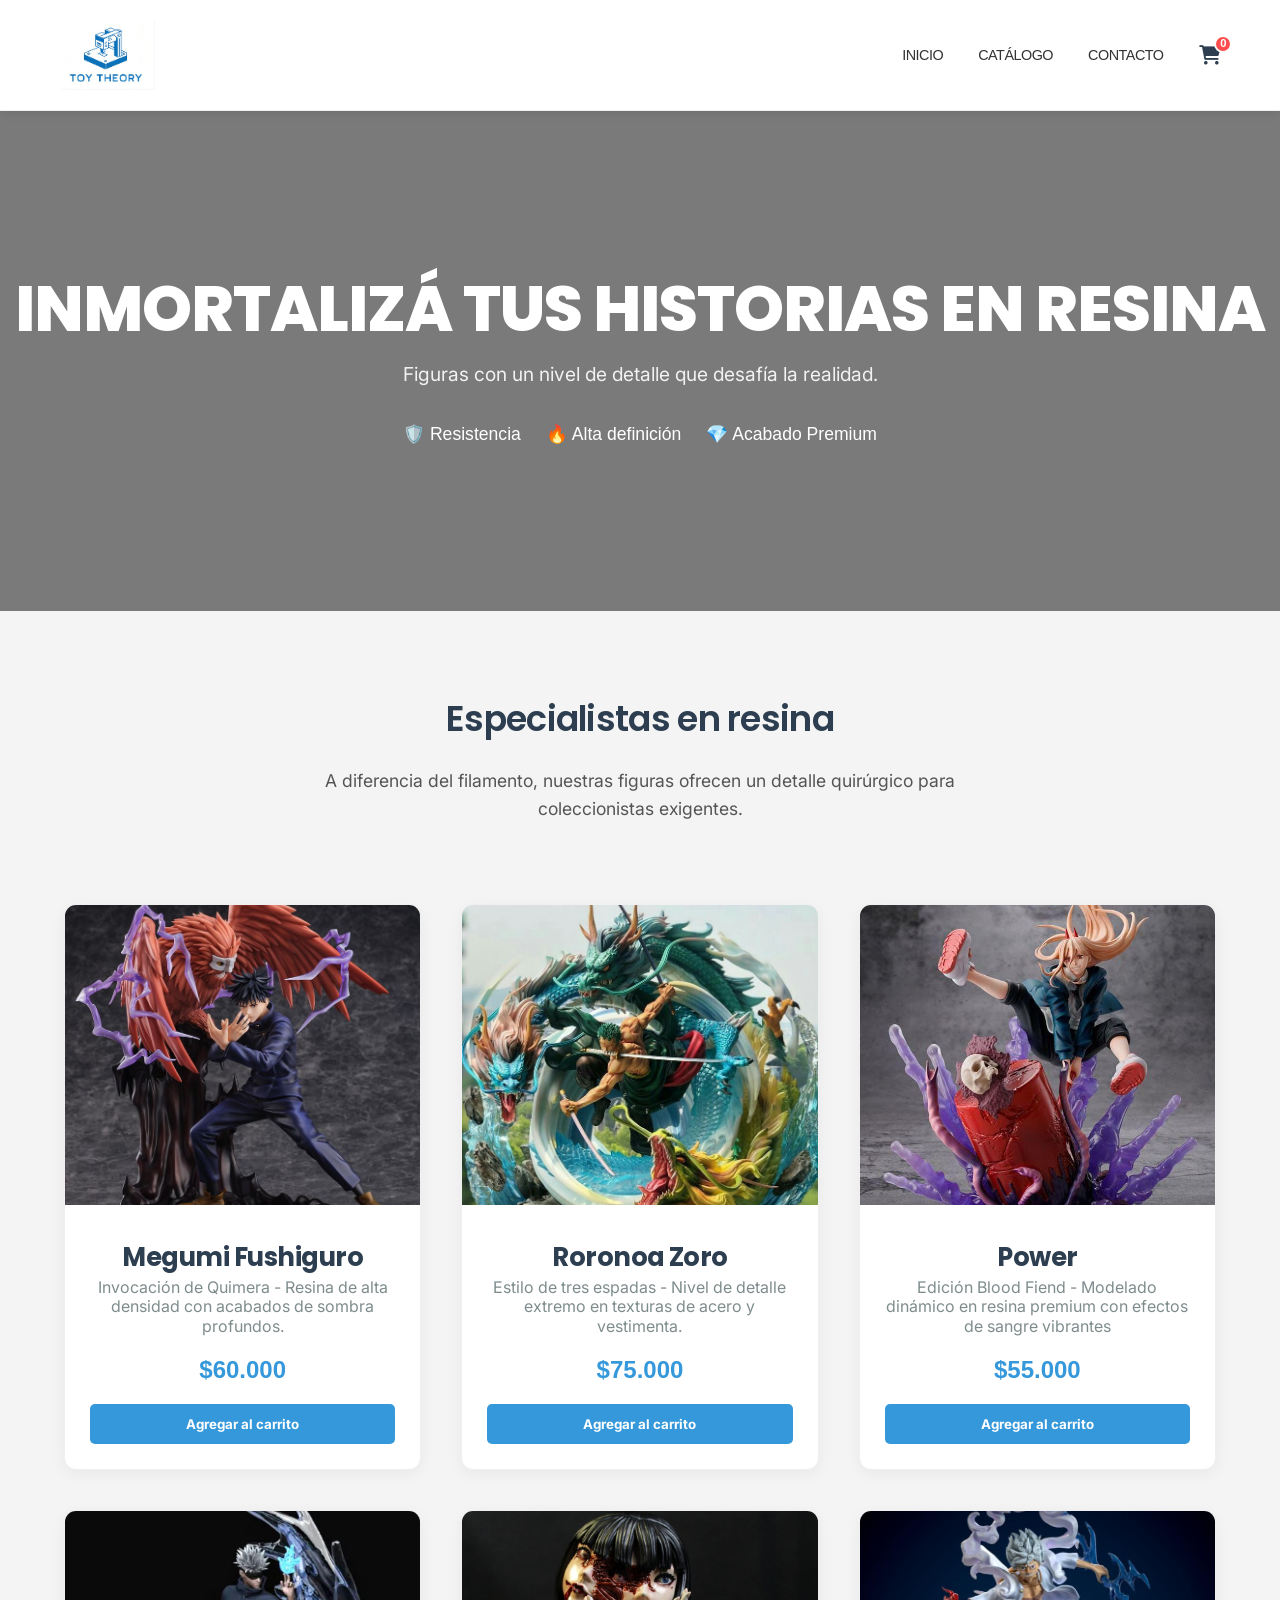
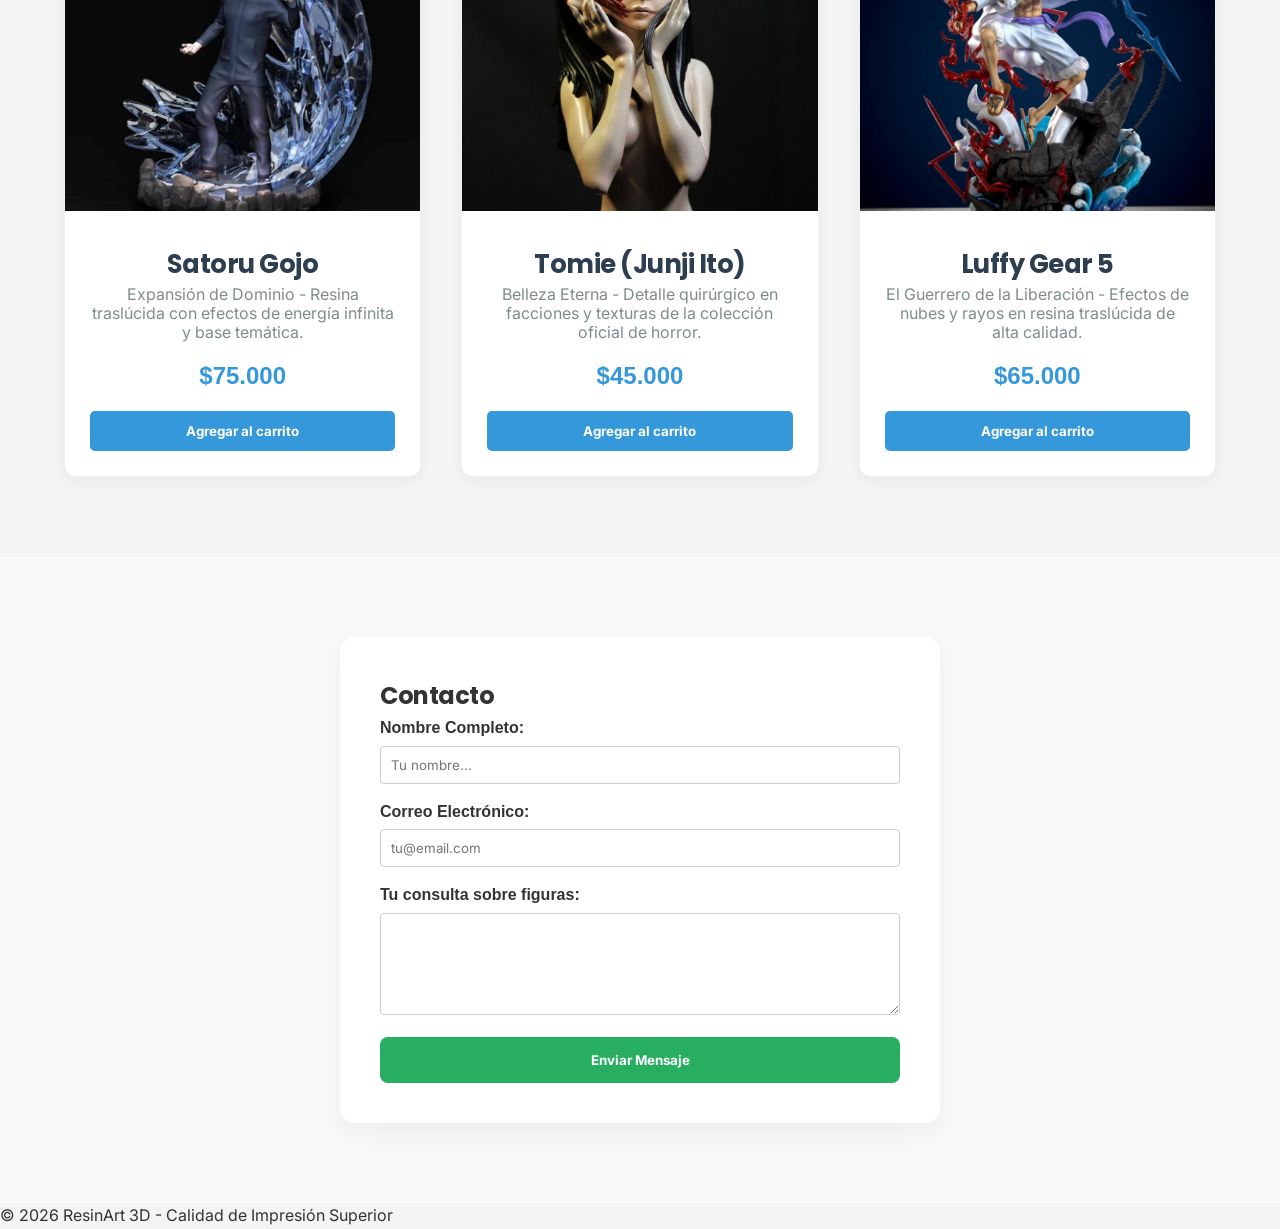
==== index.html @ c4bb7b93 "Mi primer guardado con Git" ====
<!DOCTYPE html>
<html lang="es">
<head>
    <meta charset="UTF-8">
    <meta name="viewport" content="width=device-width, initial-scale=1.0">
    <title>ResinArt 3D - Figuras de Alta Precisión</title>
    <link rel="preconnect" href="https://fonts.googleapis.com">
<link rel="preconnect" href="https://fonts.gstatic.com" crossorigin>
<link href="https://fonts.googleapis.com/css2?family=Poppins:wght@300;400;600;800&family=Inter:wght@400;500&display=swap" rel="stylesheet">
    <link rel="stylesheet" href="css/styles.css">
    <link rel="stylesheet" href="https://cdnjs.cloudflare.com/ajax/libs/font-awesome/6.0.0/css/all.min.css">
</head>
<body>

<header class="main-header">
    <div class="header-container">
        <a href="index.html" class="logo-link">
            <img src="img/logo.jpeg" alt="Toy Theory Logo" class="logo">
        </a>
        
        <nav class="main-nav">
            <ul>
                <li><a href="#inicio">Inicio</a></li>
                <li><a href="#productos">Catálogo</a></li>
                <li><a href="#contacto">Contacto</a></li>
                <li class="cart-container">
                    <a href="#" id="cart-icon">
                        <i class="fa-solid fa-cart-shopping"></i>
                        <span id="cart-count">0</span>
                    </a>
                </li>
            </ul>
        </nav>
    </div>
</header>

<section id="inicio" class="hero"> <!-- Agregué id="inicio" aquí para que el menú funcione -->
    <div class="hero-content">
       <h1>Inmortalizá tus historias en resina</h1>
       <p>Figuras con un nivel de detalle que desafía la realidad.</p>
       <div class="hero-icons">
            <span>🛡️ Resistencia</span>
            <span>🔥 Alta definición</span>
            <span>💎 Acabado Premium</span>
        </div>
    </div>
</section>
    
<main>
    <section class="intro-text">
        <h2>Especialistas en resina</h2>
        <p>A diferencia del filamento, nuestras figuras ofrecen un detalle quirúrgico para coleccionistas exigentes.</p>
    </section>

    <!-- Sección de Productos -->
    <section id="productos">
        <div class="productos-container">
            <!-- Tarjeta 1 -->
            <article class="producto-card">
                <div class="producto-img">
                    <img src="img/productos1.jpeg" alt="Figura de Resina">
                </div>
                <div class="producto-info">
                    <h3>Megumi Fushiguro</h3>
                    <p>Invocación de Quimera - Resina de alta densidad con acabados de sombra profundos.</p>
                    <span class="precio">$60.000</span>
                    <button class="btn-comprar">Agregar al carrito</button>
                </div>
            </article>

            <!-- Tarjeta 2 -->
            <article class="producto-card">
                <div class="producto-img">
                    <img src="img/productos 2.jpeg" alt="Figura de Resina">
                </div>
                <div class="producto-info">
                    <h3>Roronoa Zoro</h3>
                    <p>Estilo de tres espadas - Nivel de detalle extremo en texturas de acero y vestimenta.</p>
                    <span class="precio">$75.000</span>
                    <button class="btn-comprar">Agregar al carrito</button>
                </div>
            </article>

            <!-- Tarjeta 3 -->
            <article class="producto-card">
                <div class="producto-img">
                    <img src="img/producto3.jpeg" alt="Figura de Resina">
                </div>
                <div class="producto-info">
                    <h3>Power</h3>
                    <p>Edición Blood Fiend - Modelado dinámico en resina premium con efectos de sangre vibrantes</p>
                    <span class="precio">$55.000</span>
                    <button class="btn-comprar">Agregar al carrito</button>
                </div>
            </article>
            <article class="producto-card">
    <div class="producto-img">
        <img src="img/producto4.jpeg" alt="Figura de Resina Satoru Gojo">
    </div>
    <div class="producto-info">
        <h3>Satoru Gojo</h3>
        <p>Expansión de Dominio - Resina traslúcida con efectos de energía infinita y base temática.</p>
        <span class="precio">$75.000</span>
        <button class="btn-comprar">Agregar al carrito</button>
    </div>
</article>

<!-- Tarjeta de Producto 5 -->
<article class="producto-card">
    <div class="producto-img">
        <img src="img/producto6.jpeg" alt="Figura de Resina Tomie">
    </div>
    <div class="producto-info">
        <h3>Tomie (Junji Ito)</h3>
        <p>Belleza Eterna - Detalle quirúrgico en facciones y texturas de la colección oficial de horror.</p>
        <span class="precio">$45.000</span>
        <button class="btn-comprar">Agregar al carrito</button>
    </div>
</article>

<!-- Tarjeta de Producto 6 -->
<article class="producto-card">
    <div class="producto-img">
        <img src="img/producto5.jpeg" alt="Figura de Resina Luffy Gear 5">
    </div>
    <div class="producto-info">
        <h3>Luffy Gear 5</h3>
        <p>El Guerrero de la Liberación - Efectos de nubes y rayos en resina traslúcida de alta calidad.</p>
        <span class="precio">$65.000</span>
        <button class="btn-comprar">Agregar al carrito</button>
    </div>
</article>
        </div> <!-- Cierra productos-container -->
    </section> <!-- Cierra la sección #productos -->

    <!-- Sección de Contacto -->
    <section id="contacto" class="contacto-section">
        <div class="contacto-container">
            <h2>Contacto</h2>
            <form action="https://formspree.io/f/mzdyzwov" method="POST">
                <div class="form-group">
                    <label for="nombre">Nombre Completo:</label>
                    <input type="text" id="nombre" name="nombre" placeholder="Tu nombre..." required>
                </div>
                <div class="form-group">
                    <label for="email">Correo Electrónico:</label>
                    <input type="email" id="email" name="email" placeholder="tu@email.com" required>
                </div>
                <div class="form-group">
                    <label for="mensaje">Tu consulta sobre figuras:</label>
                    <textarea id="mensaje" name="mensaje" rows="5" required></textarea>
                </div>
                <button type="submit" class="btn-enviar">Enviar Mensaje</button>
            </form>
        </div>
    </section>
</main>

<footer>
    <p>&copy; 2026 ResinArt 3D - Calidad de Impresión Superior</p>
</footer>

</body>
</html>
---- css/styles.css ----
/* Reset global */
* {
    margin: 0;
    padding: 0;
    box-sizing: border-box;
    font-family: 'Segoe UI', Tahoma, Geneva, Verdana, sans-serif;
}

body {
    background-color: #f4f4f4;
    color: #333;
    line-height: 1.6;
}

/* Header y Nav */
header {
    display: flex;
    justify-content: space-between;
    align-items: center; 
    padding: 15px 5%;
    border-bottom: 1px solid #f0f0f0; 
    background: #ffffff;
}
.main-header {
    background-color: #ffffff; 
    padding: 10px 0;
    box-shadow: 0 2px 10px rgba(0,0,0,0.1); 
    position: sticky; 
    top: 0;
    z-index: 1000;
}

.header-container {
    display: flex !important;
    justify-content: space-between !important; /* Empuja el logo a la izquierda y el nav a la derecha */
    align-items: center !important;
    width: 100% !important;
    max-width: 1200px; /* O el ancho de tu sitio */
    margin: 0 auto;
    padding: 10px 20px;
    box-sizing: border-box;
}
.logo-link {
    display: flex;
    align-items: center;
    flex-shrink: 0; /* Evita que el logo se achique si el menú es largo */
}

.logo {
    height: 70px; 
    width: auto;
}

.main-nav {
    display: flex;
    justify-content: flex-end; /* Asegura que el contenido del nav se pegue a la derecha */
    flex-grow: 1; /* Le permite ocupar el espacio restante para empujar al logo */
}

.main-nav ul {
    list-style: none;
    display: flex;
    align-items: center;
    gap: 35px; /* Espacio entre secciones */
    margin: 0;
    padding: 0;
}

.main-nav ul li a {
    text-decoration: none !important;
    font-family: 'Inter', sans-serif !important;
    font-weight: 500;
    color: #333;
    font-size: 0.9rem;
    text-transform: uppercase;
}

.main-nav ul li a:hover {
    color: #3498db !important; 
}
body, p, input, textarea, button {
    font-family: 'Inter', sans-serif !important;
}


h1, h2, h3, .main-nav ul li a {
    font-family: 'Montserrat', sans-serif !important;
    letter-spacing: -0.5px; 
}
/* Grid de Ecommerce */
.grid-productos {
    display: grid;
    grid-template-columns: repeat(auto-fit, minmax(200px, 1fr));
    gap: 20px;
    padding: 20px;
}

.card {
    background: white;
    padding: 15px;
    border-radius: 8px;
    text-align: center;
    box-shadow: 0 4px 6px rgba(0,0,0,0.1);
}

/* Estilos del Formulario */

.contacto-section {
    padding: 80px 0;
    background-color: #f9f9f9; 
}

.contacto-container {
    max-width: 600px; 
    margin: 0 auto;
    background: white;
    padding: 40px;
    border-radius: 15px;
    box-shadow: 0 10px 30px rgba(0,0,0,0.05);
}

.btn-enviar {
    background-color: #27ae60; 
    color: white;
    border: none;
    padding: 15px 0;
    width: 100%;
    border-radius: 8px;
    font-weight: bold;
    cursor: pointer;
    transition: background 0.3s;
}

.btn-enviar:hover {
    background-color: #2ecc71;
}

.form-group {
    margin-bottom: 15px;
}

label {
    display: block;
    margin-bottom: 5px;
    font-weight: bold;
}

input, textarea {
    width: 100%;
    padding: 10px;
    border: 1px solid #ccc;
    border-radius: 4px;
}


/* Ajustamos la cuadrícula para que las tarjetas tengan más espacio */
section#productos .productos-container {
    display: grid !important;
    grid-template-columns: repeat(auto-fit, minmax(350px, 1fr)) !important; /* Se ajustan solas y crecen */
    gap: 40px !important;
    padding: 0 5% 80px;
    max-width: 1300px; 
    margin: 0 auto;
}


section#productos .producto-card {
    background: #ffffff; 
    border-radius: 12px;
    overflow: hidden;
    display: flex;
    flex-direction: column;
    transition: all 0.3s ease;
    
    
    box-shadow: 0 4px 15px rgba(0,0,0,0.05); 
    border: 1px solid #f0f0f0; /* Un borde casi invisible para definir la forma */
}

/* El efecto al pasar el mouse */
section#productos .producto-card:hover {
    transform: translateY(-10px);
    box-shadow: 0 15px 35px rgba(0,0,0,0.1);
    border-color: #3498db; /* Opcional: el borde se ilumina */
}


.producto-img img {
    width: 100%;
    height: 300px; /* Aumentamos la altura de la imagen */
    object-fit: cover; /* Cambiamos a 'cover' para que llene todo el espacio */
    margin-bottom: 0;
}

/* Espaciado para la info debajo de la imagen */
.producto-info {
    padding: 25px;
    text-align: center;
}
.producto-info h3 {
    font-weight: 700 !important;
    font-size: 1.6rem !important;
    color: #2c3e50;
}


.producto-info p {
    font-size: 1rem !important;
    line-height: 1.2 !important; /* Reducimos el espacio entre líneas */
    color: #7f8c8d;
    margin-bottom: 15px;
    min-height: 3.6em; /* Esto es TRUCO PRO: asegura que todas las cajas midan lo mismo aunque tengan menos texto */
    display: flex;
    align-items: center;
    justify-content: center;
}

.precio {
    font-size: 1.5rem !important;
    font-weight: 700;
    color: #3498db;
    display: block;
    margin-bottom: 15px;
}

.btn-comprar {
    background: #3498db;
    color: white;
    border: none;
    padding: 12px 25px;
    border-radius: 5px;
    cursor: pointer;
    font-weight: bold;
    transition: background 0.3s;
    width: 100%; /* Que ocupe todo el ancho de la info */
}

.btn-comprar:hover {
    background: #2980b9;
}

.hero {
    /* Forzamos el ancho total de la pantalla */
    width: 100%;
    min-height: 500px; /* Altura similar a la de eSUN */
    
    /* Imagen de fondo con filtro oscuro para que el texto resalte */
    background: linear-gradient(rgba(0,0,0,0.5), rgba(0,0,0,0.5)), 
                url('https://formlabs.com/_next/image/?url=https%3A%2F%2Fformlabs-media.formlabs.com%2Ffiler_public_thumbnails%2Ffiler_public%2F4d%2F7a%2F4d7a1b81-e7aa-49eb-8d78-5922e5ab9a73%2Foptimized_for_web_jpeg-03072024_dsl_core_set_311.jpg__1354x0_q85_subsampling-2.jpg&w=3840&q=75') no-repeat center center;
    background-size: cover; /* Esto hace que la imagen cubra todo el espacio sin deformarse */
    
    display: flex;
    align-items: center;
    justify-content: center;
    text-align: center;
    color: white;
    
    /* Eliminamos cualquier margen que pueda venir del body */
    margin: 0;
}

.hero-content h1 {
    font-family: 'Poppins', sans-serif !important;
    font-size: 3.8rem !important;
    font-weight: 800 !important;
    text-transform: uppercase; /* Mayúsculas para dar fuerza */
    letter-spacing: -1px;
    line-height: 1.1;
    margin-bottom: 15px;
}

.hero-content p {
    font-family: 'Inter', sans-serif !important;
    font-size: 1.2rem !important;
    font-weight: 400 !important; /* Fino para que no compita con el H1 */
    text-transform: none !important; /* Quitamos cualquier mayúscula rara */
    color: rgba(255, 255, 255, 0.9);
}

.hero-icons {
    display: flex;
    justify-content: center;
    gap: 25px;
    margin-top: 30px;
    font-size: 1.1rem;
}
.intro-text {
    text-align: center;
    padding: 80px 20px; /* Mucho espacio arriba y abajo */
    max-width: 800px;
    margin: 0 auto;
}

.intro-text h2 {
    font-family: 'Poppins', sans-serif !important;
    font-size: 2.2rem !important;
    font-weight: 600 !important; /* Semi-bold, no extra-bold */
    color: #2c3e50;
    text-transform: none !important; /* <--- ESTO arregla lo de las mayúsculas */
    margin-bottom: 20px;
}

.intro-text p {
    font-family: 'Inter', sans-serif !important;
    font-size: 1.1rem !important;
    font-weight: 400 !important;
    line-height: 1.6;
    color: #555;
    max-width: 650px;
    margin: 0 auto;
}


.cart-container {
    position: relative; /* Necesario para que el número rojo no flote a cualquier lado */
    display: flex;
    align-items: center;
}

#cart-icon {
    font-size: 1.2rem;
    color: #2c3e50;
    display: flex;
    align-items: center;
}

#cart-icon:hover {
    color: #3498db;
    transform: scale(1.1); /* Esto hace que el icono crezca un 10% al pasar el mouse */
    display: inline-block; 
}

/* El circulito del contador */
#cart-count {
    position: absolute;
    top: -10px;
    right: -12px;
    background-color: #ff4d4d; /* Rojo Toy Theory */
    color: white;
    font-size: 0.7rem;
    font-weight: bold;
    min-width: 18px;
    height: 18px;
    border-radius: 50%;
    display: flex;
    align-items: center;
    justify-content: center;
    border: 2px solid #fff; /* Le da ese toque pro que lo separa del fondo */
}

h1, h2, h3 {
    font-weight: 700 !important; /* Bajamos de 900 a 700 */
    letter-spacing: 0.5px; /* Separamos un pelín las letras para que respiren */
}
h1, h2, h3 {
    font-family: 'Poppins', sans-serif !important;
    letter-spacing: -0.02em; /* Esto junta un poquito las letras para un look más Pro */
}

.hero-content h1 {
    font-size: 4rem !important; /* Un poquito menos que antes para que no sea tan invasivo */
}

@media (max-width: 768px) {
    /* Achicamos el título del banner */
    .hero-content h1 {
        font-size: 2.8rem !important;
    }

    /* El contenedor del header permite que los elementos se amontonen si es necesario */
    .header-container {
        padding: 10px 15px;
    }
}

@media (max-width: 480px) {
    /* El header ahora pone los elementos uno debajo del otro */
    .header-container {
        flex-direction: column;
        gap: 15px;
    }

    /* Centramos el logo */
    .logo-link {
        margin-bottom: 5px;
    }

    /* El menú se vuelve vertical y se centra */
    .main-nav ul {
        flex-direction: column;
        gap: 15px;
        text-align: center;
    }

    /* Título aún más chico para celular */
    .hero-content h1 {
        font-size: 2.2rem !important;
        letter-spacing: 0;
    }

    /* El texto de "Especialistas en resina" se ajusta */
    .intro-text h2 {
        font-size: 1.8rem !important;
    }
}
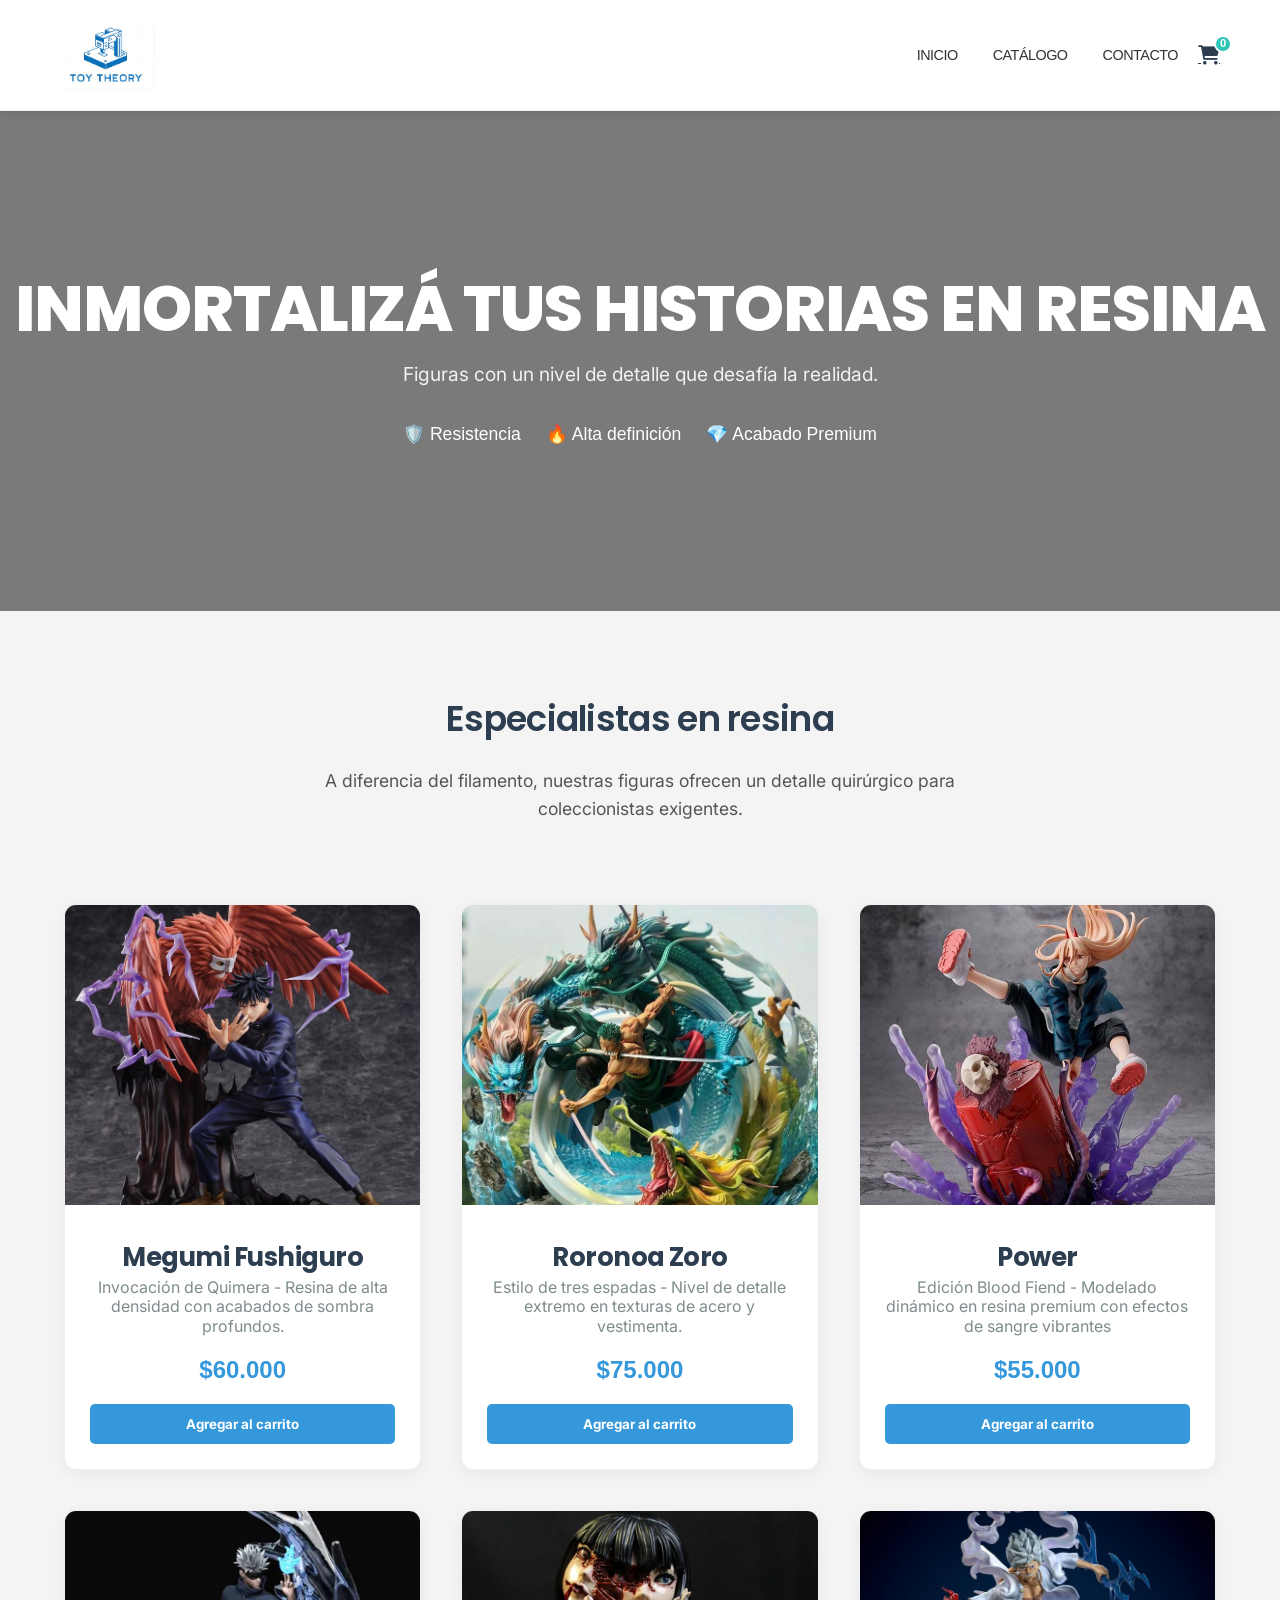
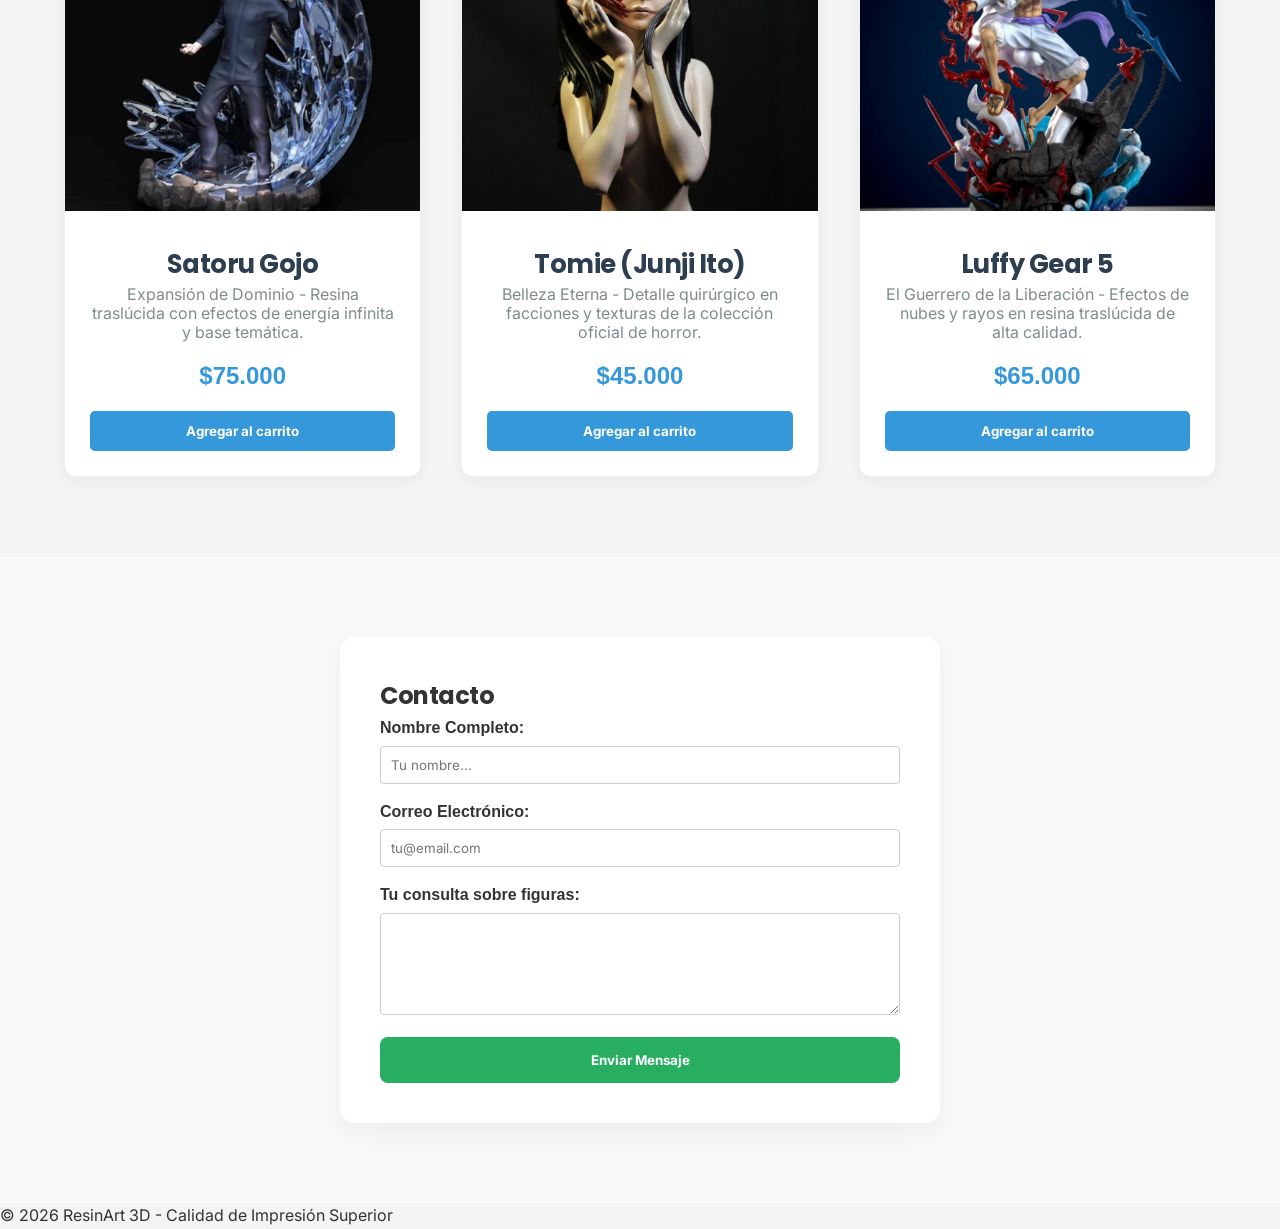
==== commit fee85a8a: "Fix: Ajustes de diseño responsive y cabecera terminada" ====
--- a/index.html
+++ b/index.html
@@ -5,37 +5,42 @@
     <meta name="viewport" content="width=device-width, initial-scale=1.0">
     <title>ResinArt 3D - Figuras de Alta Precisión</title>
     <link rel="preconnect" href="https://fonts.googleapis.com">
-<link rel="preconnect" href="https://fonts.gstatic.com" crossorigin>
-<link href="https://fonts.googleapis.com/css2?family=Poppins:wght@300;400;600;800&family=Inter:wght@400;500&display=swap" rel="stylesheet">
+    <link rel="preconnect" href="https://fonts.gstatic.com" crossorigin>
+    <link href="https://fonts.googleapis.com/css2?family=Poppins:wght@300;400;600;800&family=Inter:wght@400;500&display=swap" rel="stylesheet">
     <link rel="stylesheet" href="css/styles.css">
     <link rel="stylesheet" href="https://cdnjs.cloudflare.com/ajax/libs/font-awesome/6.0.0/css/all.min.css">
 </head>
 <body>
 
 <header class="main-header">
-    <div class="header-container">
-        <a href="index.html" class="logo-link">
-            <img src="img/logo.jpeg" alt="Toy Theory Logo" class="logo">
-        </a>
-        
-        <nav class="main-nav">
-            <ul>
-                <li><a href="#inicio">Inicio</a></li>
-                <li><a href="#productos">Catálogo</a></li>
-                <li><a href="#contacto">Contacto</a></li>
-                <li class="cart-container">
-                    <a href="#" id="cart-icon">
-                        <i class="fa-solid fa-cart-shopping"></i>
-                        <span id="cart-count">0</span>
-                    </a>
-                </li>
-            </ul>
-        </nav>
-    </div>
-</header>
+        <div class="header-container">
+            <div class="logo-container">
+                <a href="index.html" class="logo-link">
+                    <img src="img/logo.jpeg" alt="Toy Theory Logo" class="logo-img">
+                </a>
+            </div>
+            
+            <button class="menu-toggle" id="menu-toggle" aria-label="Abrir menú">
+                <i class="fa-solid fa-bars"></i>
+            </button>
 
-<section id="inicio" class="hero"> <!-- Agregué id="inicio" aquí para que el menú funcione -->
-    <div class="hero-content">
+            <nav class="main-nav" id="main-nav">
+                <ul>
+                    <li><a href="index.html">INICIO</a></li>
+                    <li><a href="index.html#catalogo">CATÁLOGO</a></li>
+                    <li><a href="index.html#contacto">CONTACTO</a></li>
+                </ul>
+            </nav>
+            <div class="cart-container">
+                <a href="carrito.html" id="cart-icon" class="cart-link">
+                    <i class="fa-solid fa-cart-shopping"></i>
+                    <span id="cart-count">0</span>
+                </a>
+            </div>
+        </div>
+    </header>
+
+<section id="inicio" class="hero"> <div class="hero-content">
        <h1>Inmortalizá tus historias en resina</h1>
        <p>Figuras con un nivel de detalle que desafía la realidad.</p>
        <div class="hero-icons">
@@ -137,7 +142,8 @@
     <section id="contacto" class="contacto-section">
         <div class="contacto-container">
             <h2>Contacto</h2>
-            <form action="https://formspree.io/f/mzdyzwov" method="POST">
+            <form id="form-contacto" action="https://formspree.io/f/mzdyzwov" method="POST">
+                
                 <div class="form-group">
                     <label for="nombre">Nombre Completo:</label>
                     <input type="text" id="nombre" name="nombre" placeholder="Tu nombre..." required>
@@ -159,6 +165,17 @@
 <footer>
     <p>&copy; 2026 ResinArt 3D - Calidad de Impresión Superior</p>
 </footer>
+<div id="contact-modal" class="modal-overlay" style="display: none; position: fixed; top: 0; left: 0; width: 100%; height: 100%; background: rgba(0, 0, 0, 0.6); z-index: 9999; justify-content: center; align-items: center; backdrop-filter: blur(4px);">
+        <div class="modal-content" style="background: #fff; padding: 40px; border-radius: 12px; text-align: center; max-width: 450px; width: 90%; box-shadow: 0 10px 25px rgba(0,0,0,0.2); font-family: 'Poppins', sans-serif;">
+            <div class="modal-icon" style="font-size: 4rem; color: #2ec4b6; margin-bottom: 15px;">
+                <i class="fa-solid fa-paper-plane"></i>
+            </div>
+            <h2 style="margin-bottom: 10px; color: #222; font-weight: 800;">¡Mensaje Enviado!</h2>
+            <p style="color: #666; font-size: 0.95rem; line-height: 1.5; margin-bottom: 25px;">Tu consulta sobre figuras fue recibida con éxito. Nos pondremos en contacto con vos a la brevedad.</p>
+            <button id="btn-contact-close" style="background: #2ec4b6; color: white; border: none; padding: 12px 30px; font-size: 1rem; font-weight: bold; border-radius: 6px; cursor: pointer; width: 100%; transition: background 0.2s;">Aceptar</button>
+        </div>
+    </div>
+<script src="script.js"></script>
 
 </body>
 </html>
--- a/css/styles.css
+++ b/css/styles.css
@@ -21,6 +21,7 @@
     border-bottom: 1px solid #f0f0f0; 
     background: #ffffff;
 }
+
 .main-header {
     background-color: #ffffff; 
     padding: 10px 0;
@@ -31,37 +32,42 @@
 }
 
 .header-container {
-    display: flex !important;
-    justify-content: space-between !important; /* Empuja el logo a la izquierda y el nav a la derecha */
-    align-items: center !important;
-    width: 100% !important;
-    max-width: 1200px; /* O el ancho de tu sitio */
+    display: flex;
+    justify-content: space-between;
+    align-items: center;
+    width: 100%;
+    max-width: 1200px; 
     margin: 0 auto;
     padding: 10px 20px;
     box-sizing: border-box;
 }
+
+/* --- CONTROL DEL LOGO EN ESCRITORIO --- */
 .logo-link {
     display: flex;
     align-items: center;
-    flex-shrink: 0; /* Evita que el logo se achique si el menú es largo */
-}
-
-.logo {
-    height: 70px; 
-    width: auto;
+    flex-shrink: 0; 
+    max-width: 160px;
+}
+
+.logo-img {
+    width: 100% !important;
+    height: 70px !important; 
+    object-fit: contain !important; 
+    display: block;
 }
 
 .main-nav {
     display: flex;
-    justify-content: flex-end; /* Asegura que el contenido del nav se pegue a la derecha */
-    flex-grow: 1; /* Le permite ocupar el espacio restante para empujar al logo */
+    justify-content: flex-end; 
+    flex-grow: 1; 
 }
 
 .main-nav ul {
     list-style: none;
     display: flex;
     align-items: center;
-    gap: 35px; /* Espacio entre secciones */
+    gap: 35px; 
     margin: 0;
     padding: 0;
 }
@@ -78,15 +84,16 @@
 .main-nav ul li a:hover {
     color: #3498db !important; 
 }
+
 body, p, input, textarea, button {
     font-family: 'Inter', sans-serif !important;
 }
-
 
 h1, h2, h3, .main-nav ul li a {
     font-family: 'Montserrat', sans-serif !important;
     letter-spacing: -0.5px; 
 }
+
 /* Grid de Ecommerce */
 .grid-productos {
     display: grid;
@@ -104,7 +111,6 @@
 }
 
 /* Estilos del Formulario */
-
 .contacto-section {
     padding: 80px 0;
     background-color: #f9f9f9; 
@@ -152,18 +158,16 @@
     border-radius: 4px;
 }
 
-
-/* Ajustamos la cuadrícula para que las tarjetas tengan más espacio */
+/* Cuadrícula de productos */
 section#productos .productos-container {
     display: grid !important;
-    grid-template-columns: repeat(auto-fit, minmax(350px, 1fr)) !important; /* Se ajustan solas y crecen */
+    grid-template-columns: repeat(auto-fit, minmax(350px, 1fr)) !important; 
     gap: 40px !important;
     padding: 0 5% 80px;
     max-width: 1300px; 
     margin: 0 auto;
 }
 
-
 section#productos .producto-card {
     background: #ffffff; 
     border-radius: 12px;
@@ -171,45 +175,40 @@
     display: flex;
     flex-direction: column;
     transition: all 0.3s ease;
-    
-    
     box-shadow: 0 4px 15px rgba(0,0,0,0.05); 
-    border: 1px solid #f0f0f0; /* Un borde casi invisible para definir la forma */
-}
-
-/* El efecto al pasar el mouse */
+    border: 1px solid #f0f0f0; 
+}
+
 section#productos .producto-card:hover {
     transform: translateY(-10px);
     box-shadow: 0 15px 35px rgba(0,0,0,0.1);
-    border-color: #3498db; /* Opcional: el borde se ilumina */
-}
-
+    border-color: #3498db; 
+}
 
 .producto-img img {
     width: 100%;
-    height: 300px; /* Aumentamos la altura de la imagen */
-    object-fit: cover; /* Cambiamos a 'cover' para que llene todo el espacio */
+    height: 300px; 
+    object-fit: cover; 
     margin-bottom: 0;
 }
 
-/* Espaciado para la info debajo de la imagen */
 .producto-info {
     padding: 25px;
     text-align: center;
 }
+
 .producto-info h3 {
     font-weight: 700 !important;
     font-size: 1.6rem !important;
     color: #2c3e50;
 }
 
-
 .producto-info p {
     font-size: 1rem !important;
-    line-height: 1.2 !important; /* Reducimos el espacio entre líneas */
+    line-height: 1.2 !important; 
     color: #7f8c8d;
     margin-bottom: 15px;
-    min-height: 3.6em; /* Esto es TRUCO PRO: asegura que todas las cajas midan lo mismo aunque tengan menos texto */
+    min-height: 3.6em; 
     display: flex;
     align-items: center;
     justify-content: center;
@@ -232,49 +231,45 @@
     cursor: pointer;
     font-weight: bold;
     transition: background 0.3s;
-    width: 100%; /* Que ocupe todo el ancho de la info */
+    width: 100%; 
 }
 
 .btn-comprar:hover {
     background: #2980b9;
 }
 
+/* Seccion Hero */
 .hero {
-    /* Forzamos el ancho total de la pantalla */
     width: 100%;
-    min-height: 500px; /* Altura similar a la de eSUN */
-    
-    /* Imagen de fondo con filtro oscuro para que el texto resalte */
+    min-height: 500px; 
     background: linear-gradient(rgba(0,0,0,0.5), rgba(0,0,0,0.5)), 
                 url('https://formlabs.com/_next/image/?url=https%3A%2F%2Fformlabs-media.formlabs.com%2Ffiler_public_thumbnails%2Ffiler_public%2F4d%2F7a%2F4d7a1b81-e7aa-49eb-8d78-5922e5ab9a73%2Foptimized_for_web_jpeg-03072024_dsl_core_set_311.jpg__1354x0_q85_subsampling-2.jpg&w=3840&q=75') no-repeat center center;
-    background-size: cover; /* Esto hace que la imagen cubra todo el espacio sin deformarse */
-    
+    background-size: cover; 
     display: flex;
     align-items: center;
     justify-content: center;
     text-align: center;
     color: white;
-    
-    /* Eliminamos cualquier margen que pueda venir del body */
     margin: 0;
 }
 
 .hero-content h1 {
     font-family: 'Poppins', sans-serif !important;
-    font-size: 3.8rem !important;
+    font-size: 4rem !important; 
     font-weight: 800 !important;
-    text-transform: uppercase; /* Mayúsculas para dar fuerza */
+    text-transform: uppercase; 
     letter-spacing: -1px;
     line-height: 1.1;
     margin-bottom: 15px;
+    color: white !important;
 }
 
 .hero-content p {
     font-family: 'Inter', sans-serif !important;
     font-size: 1.2rem !important;
-    font-weight: 400 !important; /* Fino para que no compita con el H1 */
-    text-transform: none !important; /* Quitamos cualquier mayúscula rara */
-    color: rgba(255, 255, 255, 0.9);
+    font-weight: 400 !important; 
+    text-transform: none !important; 
+    color: rgba(255, 255, 255, 0.9) !important;
 }
 
 .hero-icons {
@@ -284,9 +279,10 @@
     margin-top: 30px;
     font-size: 1.1rem;
 }
+
 .intro-text {
     text-align: center;
-    padding: 80px 20px; /* Mucho espacio arriba y abajo */
+    padding: 80px 20px; 
     max-width: 800px;
     margin: 0 auto;
 }
@@ -294,9 +290,9 @@
 .intro-text h2 {
     font-family: 'Poppins', sans-serif !important;
     font-size: 2.2rem !important;
-    font-weight: 600 !important; /* Semi-bold, no extra-bold */
+    font-weight: 600 !important; 
     color: #2c3e50;
-    text-transform: none !important; /* <--- ESTO arregla lo de las mayúsculas */
+    text-transform: none !important; 
     margin-bottom: 20px;
 }
 
@@ -310,13 +306,12 @@
     margin: 0 auto;
 }
 
-
 .cart-container {
-    position: relative; /* Necesario para que el número rojo no flote a cualquier lado */
-    display: flex;
-    align-items: center;
-}
-
+    position: relative; 
+    display: flex;
+    align-items: center;
+    margin-left: 20px; /* Separa el carrito del último enlace del menú en PC */
+}
 #cart-icon {
     font-size: 1.2rem;
     color: #2c3e50;
@@ -326,17 +321,16 @@
 
 #cart-icon:hover {
     color: #3498db;
-    transform: scale(1.1); /* Esto hace que el icono crezca un 10% al pasar el mouse */
+    transform: scale(1.1); 
     display: inline-block; 
 }
 
-/* El circulito del contador */
 #cart-count {
     position: absolute;
     top: -10px;
     right: -12px;
-    background-color: #ff4d4d; /* Rojo Toy Theory */
-    color: white;
+    background-color: #2ec4b6 !important; 
+    color: #ffffff !important; 
     font-size: 0.7rem;
     font-weight: bold;
     min-width: 18px;
@@ -345,60 +339,160 @@
     display: flex;
     align-items: center;
     justify-content: center;
-    border: 2px solid #fff; /* Le da ese toque pro que lo separa del fondo */
+    border: 2px solid #fff; 
+    z-index: 10;
 }
 
 h1, h2, h3 {
-    font-weight: 700 !important; /* Bajamos de 900 a 700 */
-    letter-spacing: 0.5px; /* Separamos un pelín las letras para que respiren */
-}
-h1, h2, h3 {
+    font-weight: 700 !important; 
     font-family: 'Poppins', sans-serif !important;
-    letter-spacing: -0.02em; /* Esto junta un poquito las letras para un look más Pro */
-}
-
-.hero-content h1 {
-    font-size: 4rem !important; /* Un poquito menos que antes para que no sea tan invasivo */
-}
-
+    letter-spacing: -0.02em; 
+}
+
+/* Oculto por defecto en computadoras */
+.menu-toggle {
+    display: none !important;
+    background: none;
+    border: none;
+    cursor: pointer;
+}
+
+
+/* ========================================================
+   ESTILOS RESPONSIVE (MÓVIL / TABLETS HASTA 768px)
+   ======================================================== */
 @media (max-width: 768px) {
-    /* Achicamos el título del banner */
+    
+    .main-header {
+        position: sticky;
+        top: 0;
+        width: 100%;
+        background-color: #ffffff;
+        padding: 8px 0;
+        box-shadow: 0 4px 12px rgba(0,0,0,0.06);
+        z-index: 10000;
+    }
+
+    .header-container {
+        display: flex;
+        flex-direction: row;
+        justify-content: space-between;
+        align-items: center;
+        padding: 0 16px; 
+        max-width: 100%;
+        box-sizing: border-box;
+    }
+
+    /* --- CONTROL DEL LOGO EN MÓVIL --- */
+    .logo-link {
+        max-width: 100px;
+        display: flex;
+        align-items: center;
+    }
+
+    .logo-img {
+        height: 45px !important; 
+        width: auto !important;
+        max-width: 100%;
+        object-fit: contain !important;
+    }
+
+    /* Botón Hamburguesa visible solo en celular */
+    .menu-toggle {
+        display: block !important;
+        font-size: 1.6rem;
+        color: #333333;
+        padding: 6px;
+        margin-left: 12px;
+        order: 3; 
+    }
+
+    /* Contenedor del Carrito Móvil */
+    .cart-container {
+        order: 2; 
+        display: flex;
+        align-items: center;
+        background-color: #f8f9fa;
+        padding: 6px 10px;
+        border-radius: 6px;
+        margin-left: auto;
+    }
+    
+
+    .cart-link {
+        font-size: 1.4rem;
+        color: #333333;
+        position: relative;
+        text-decoration: none;
+    }
+    
+    #cart-count {
+        top: -6px !important;
+        right: -8px !important;
+    }
+
+    /* Menú Desplegable Móvil */
+    .main-nav {
+        display: none;
+        position: absolute;
+        top: 100%;
+        left: 0;
+        width: 100%;
+        background-color: #ffffff;
+        box-shadow: 0 8px 20px rgba(0,0,0,0.08);
+        z-index: 9999;
+        border-top: 1px solid #f0f0f0;
+    }
+
+    .main-nav.active {
+        display: block !important;
+        animation: slideDown 0.3s ease-out;
+    }
+
+    .main-nav ul {
+        flex-direction: column;
+        padding: 8px 0;
+        margin: 0;
+        gap: 0; 
+    }
+
+    .main-nav ul li {
+        text-align: left;
+        width: 100%;
+        border-bottom: 1px solid #f8f9fa;
+    }
+
+    .main-nav ul li a {
+        display: block;
+        padding: 18px 24px;
+        font-weight: 500;
+        color: #333333;
+        font-size: 1rem;
+    }
+
     .hero-content h1 {
         font-size: 2.8rem !important;
     }
 
-    /* El contenedor del header permite que los elementos se amontonen si es necesario */
+    @keyframes slideDown {
+        from { transform: translateY(-10px); opacity: 0; }
+        to { transform: translateY(0); opacity: 1; }
+    }
+}
+
+/* ========================================================
+   ESTILOS RESPONSIVE (MÓVIL PEQUEÑO HASTA 480px)
+   ======================================================== */
+@media (max-width: 480px) {
     .header-container {
-        padding: 10px 15px;
-    }
-}
-
-@media (max-width: 480px) {
-    /* El header ahora pone los elementos uno debajo del otro */
-    .header-container {
-        flex-direction: column;
-        gap: 15px;
-    }
-
-    /* Centramos el logo */
-    .logo-link {
-        margin-bottom: 5px;
-    }
-
-    /* El menú se vuelve vertical y se centra */
-    .main-nav ul {
-        flex-direction: column;
-        gap: 15px;
-        text-align: center;
-    }
-
-    /* Título aún más chico para celular */
+        flex-direction: row; 
+    }
+
     .hero-content h1 {
         font-size: 2.2rem !important;
         letter-spacing: 0;
     }
 
-    /* El texto de "Especialistas en resina" se ajusta */
     .intro-text h2 {
         font-size: 1.8rem !important;
     }
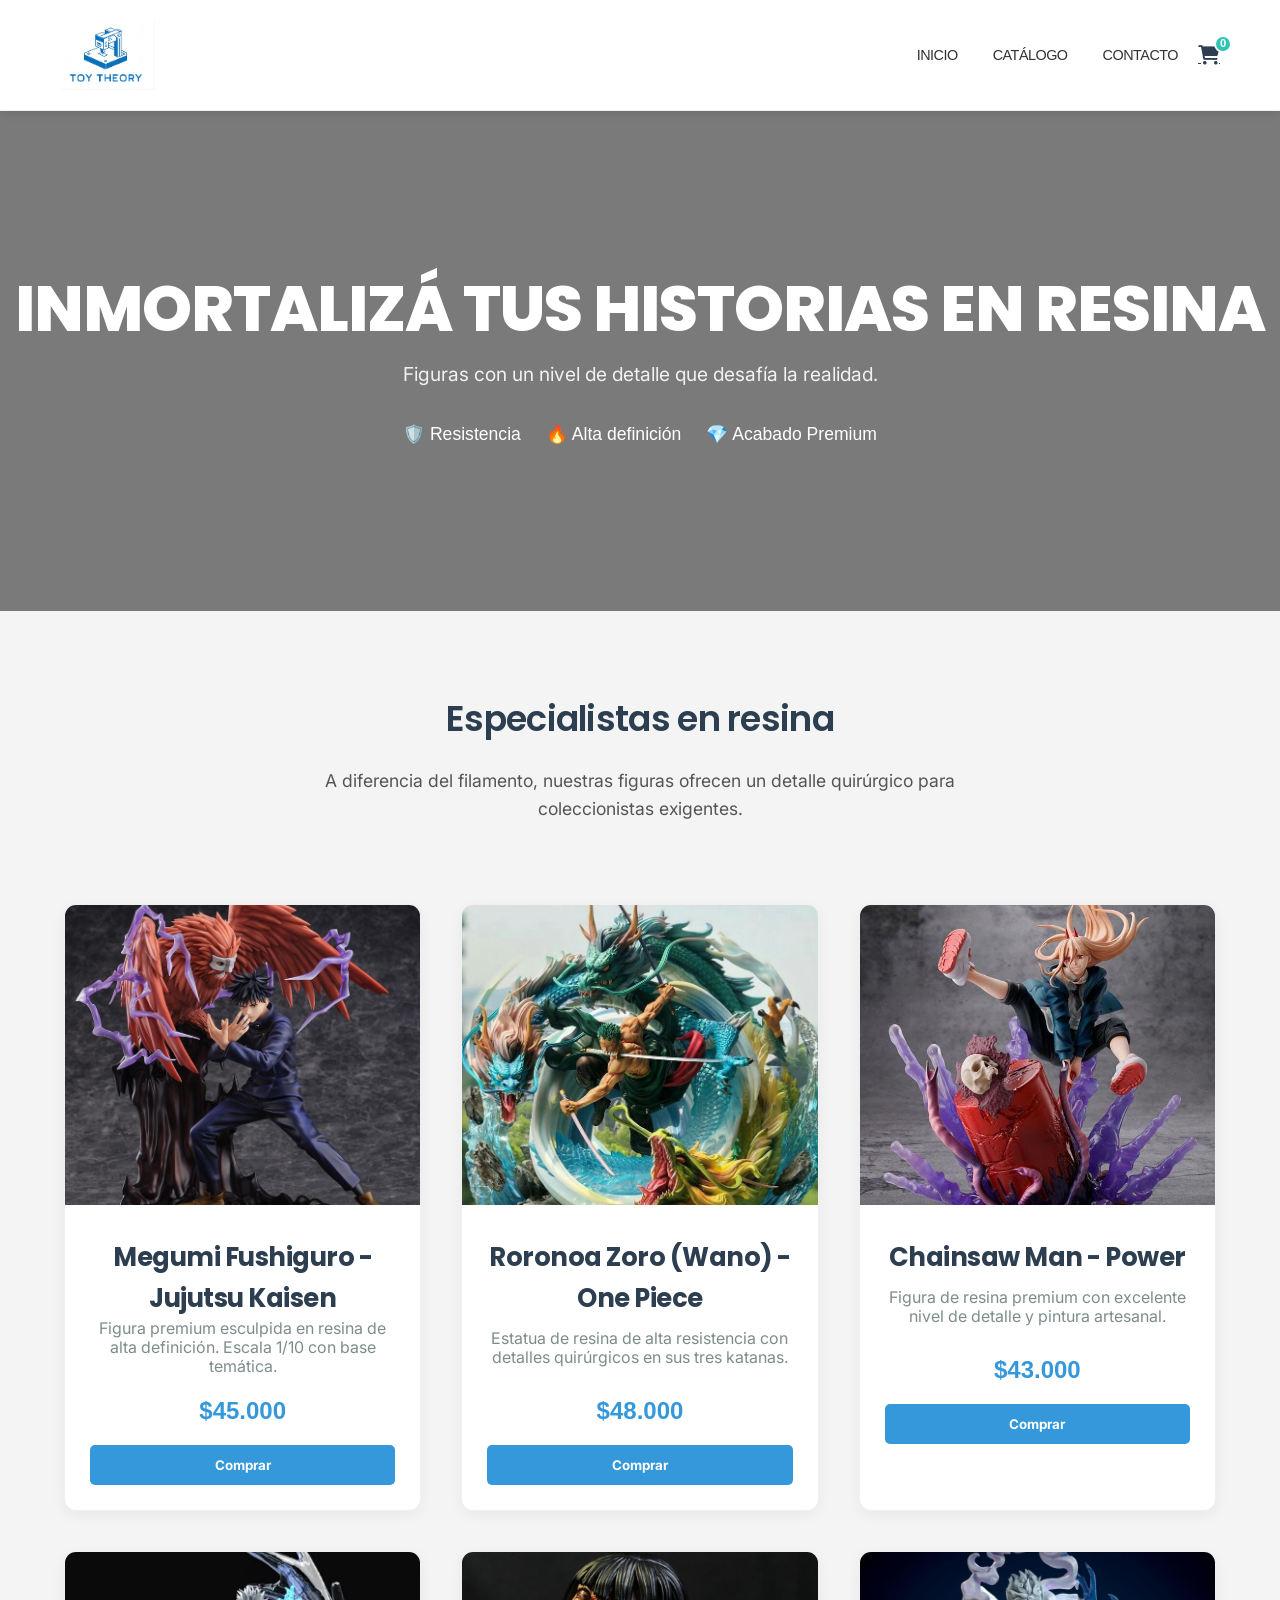
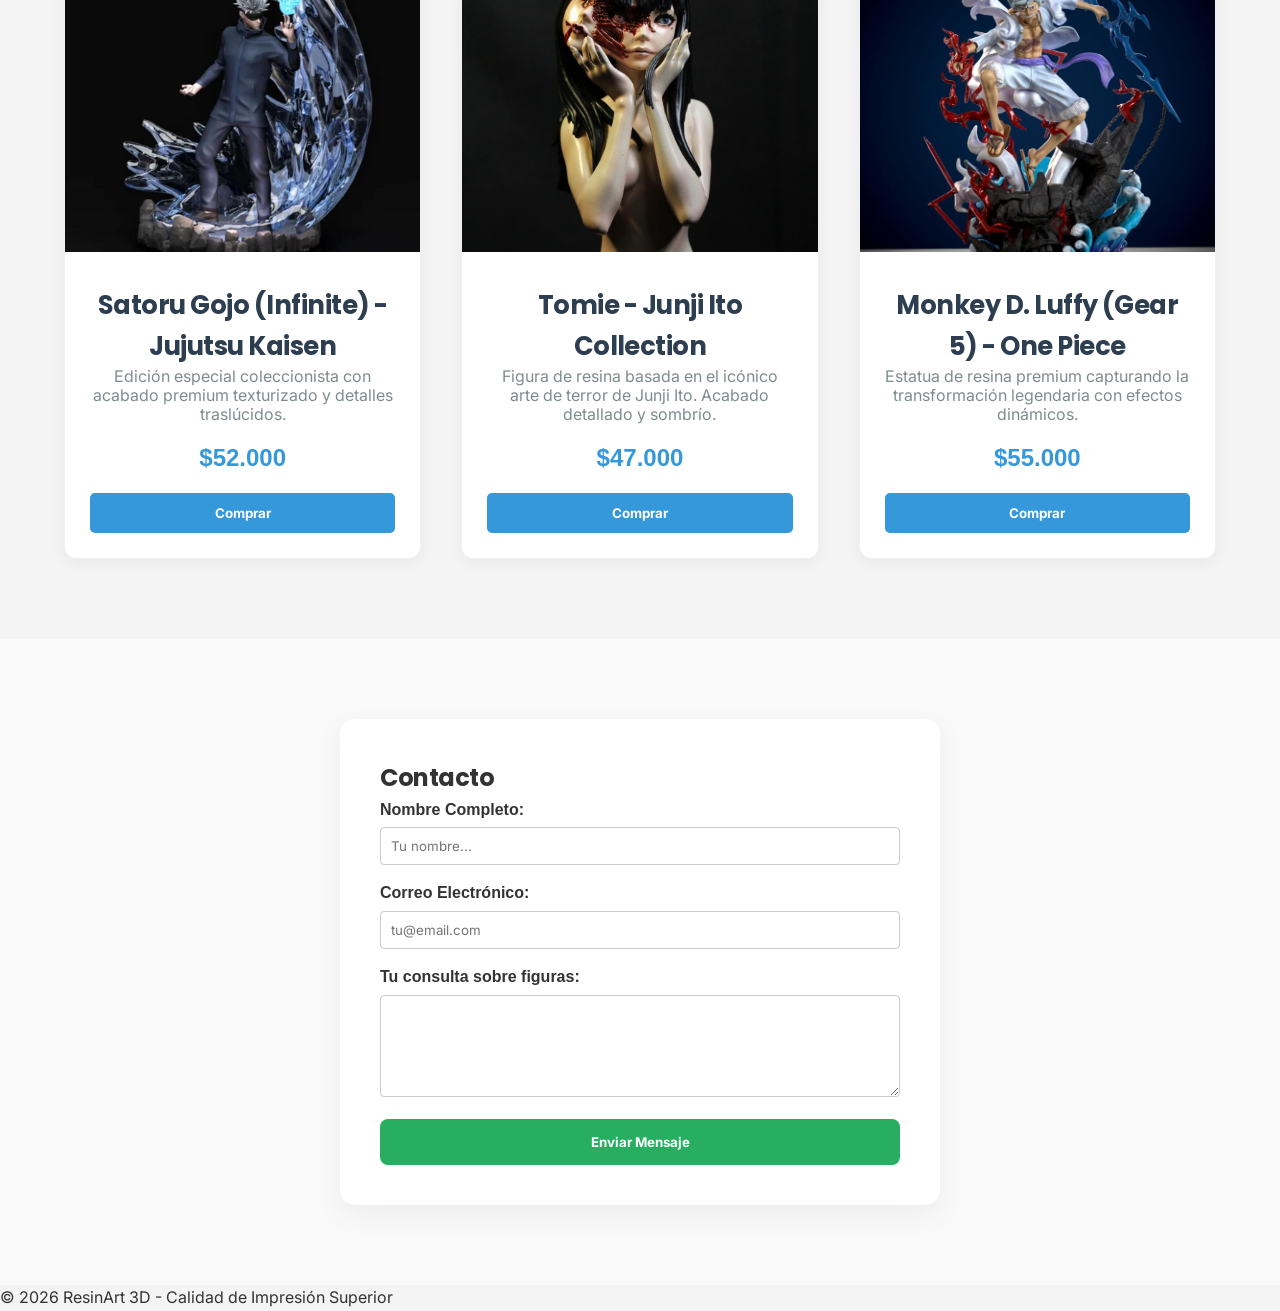
==== commit fb0d01a0: "Feat: Catálogo dinámico con JSON completado" ====
--- a/index.html
+++ b/index.html
@@ -58,85 +58,10 @@
     </section>
 
     <!-- Sección de Productos -->
-    <section id="productos">
-        <div class="productos-container">
-            <!-- Tarjeta 1 -->
-            <article class="producto-card">
-                <div class="producto-img">
-                    <img src="img/productos1.jpeg" alt="Figura de Resina">
-                </div>
-                <div class="producto-info">
-                    <h3>Megumi Fushiguro</h3>
-                    <p>Invocación de Quimera - Resina de alta densidad con acabados de sombra profundos.</p>
-                    <span class="precio">$60.000</span>
-                    <button class="btn-comprar">Agregar al carrito</button>
-                </div>
-            </article>
-
-            <!-- Tarjeta 2 -->
-            <article class="producto-card">
-                <div class="producto-img">
-                    <img src="img/productos 2.jpeg" alt="Figura de Resina">
-                </div>
-                <div class="producto-info">
-                    <h3>Roronoa Zoro</h3>
-                    <p>Estilo de tres espadas - Nivel de detalle extremo en texturas de acero y vestimenta.</p>
-                    <span class="precio">$75.000</span>
-                    <button class="btn-comprar">Agregar al carrito</button>
-                </div>
-            </article>
-
-            <!-- Tarjeta 3 -->
-            <article class="producto-card">
-                <div class="producto-img">
-                    <img src="img/producto3.jpeg" alt="Figura de Resina">
-                </div>
-                <div class="producto-info">
-                    <h3>Power</h3>
-                    <p>Edición Blood Fiend - Modelado dinámico en resina premium con efectos de sangre vibrantes</p>
-                    <span class="precio">$55.000</span>
-                    <button class="btn-comprar">Agregar al carrito</button>
-                </div>
-            </article>
-            <article class="producto-card">
-    <div class="producto-img">
-        <img src="img/producto4.jpeg" alt="Figura de Resina Satoru Gojo">
-    </div>
-    <div class="producto-info">
-        <h3>Satoru Gojo</h3>
-        <p>Expansión de Dominio - Resina traslúcida con efectos de energía infinita y base temática.</p>
-        <span class="precio">$75.000</span>
-        <button class="btn-comprar">Agregar al carrito</button>
-    </div>
-</article>
-
-<!-- Tarjeta de Producto 5 -->
-<article class="producto-card">
-    <div class="producto-img">
-        <img src="img/producto6.jpeg" alt="Figura de Resina Tomie">
-    </div>
-    <div class="producto-info">
-        <h3>Tomie (Junji Ito)</h3>
-        <p>Belleza Eterna - Detalle quirúrgico en facciones y texturas de la colección oficial de horror.</p>
-        <span class="precio">$45.000</span>
-        <button class="btn-comprar">Agregar al carrito</button>
-    </div>
-</article>
-
-<!-- Tarjeta de Producto 6 -->
-<article class="producto-card">
-    <div class="producto-img">
-        <img src="img/producto5.jpeg" alt="Figura de Resina Luffy Gear 5">
-    </div>
-    <div class="producto-info">
-        <h3>Luffy Gear 5</h3>
-        <p>El Guerrero de la Liberación - Efectos de nubes y rayos en resina traslúcida de alta calidad.</p>
-        <span class="precio">$65.000</span>
-        <button class="btn-comprar">Agregar al carrito</button>
-    </div>
-</article>
-        </div> <!-- Cierra productos-container -->
-    </section> <!-- Cierra la sección #productos -->
+    <section class="productos-section" id="productos">
+    <div id="contenedor-productos" class="productos-container">
+        </div>
+</section>
 
     <!-- Sección de Contacto -->
     <section id="contacto" class="contacto-section">
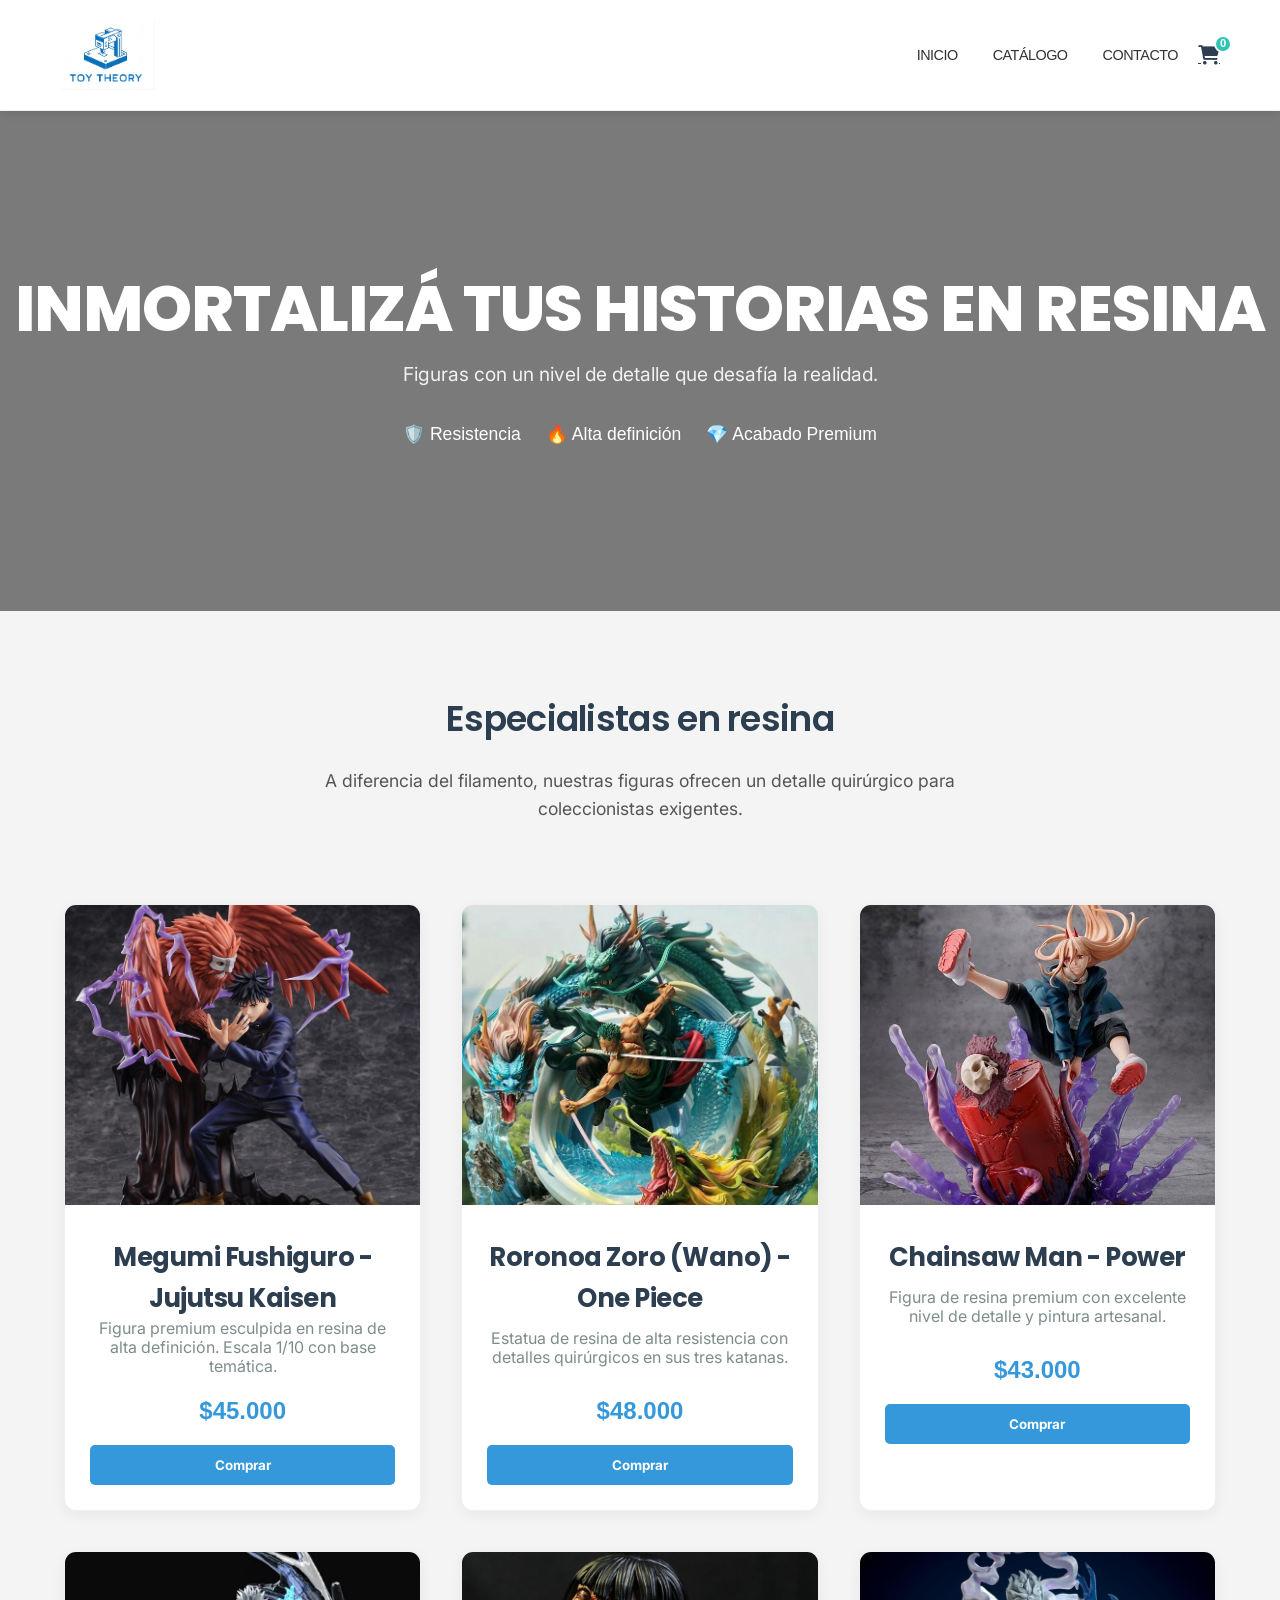
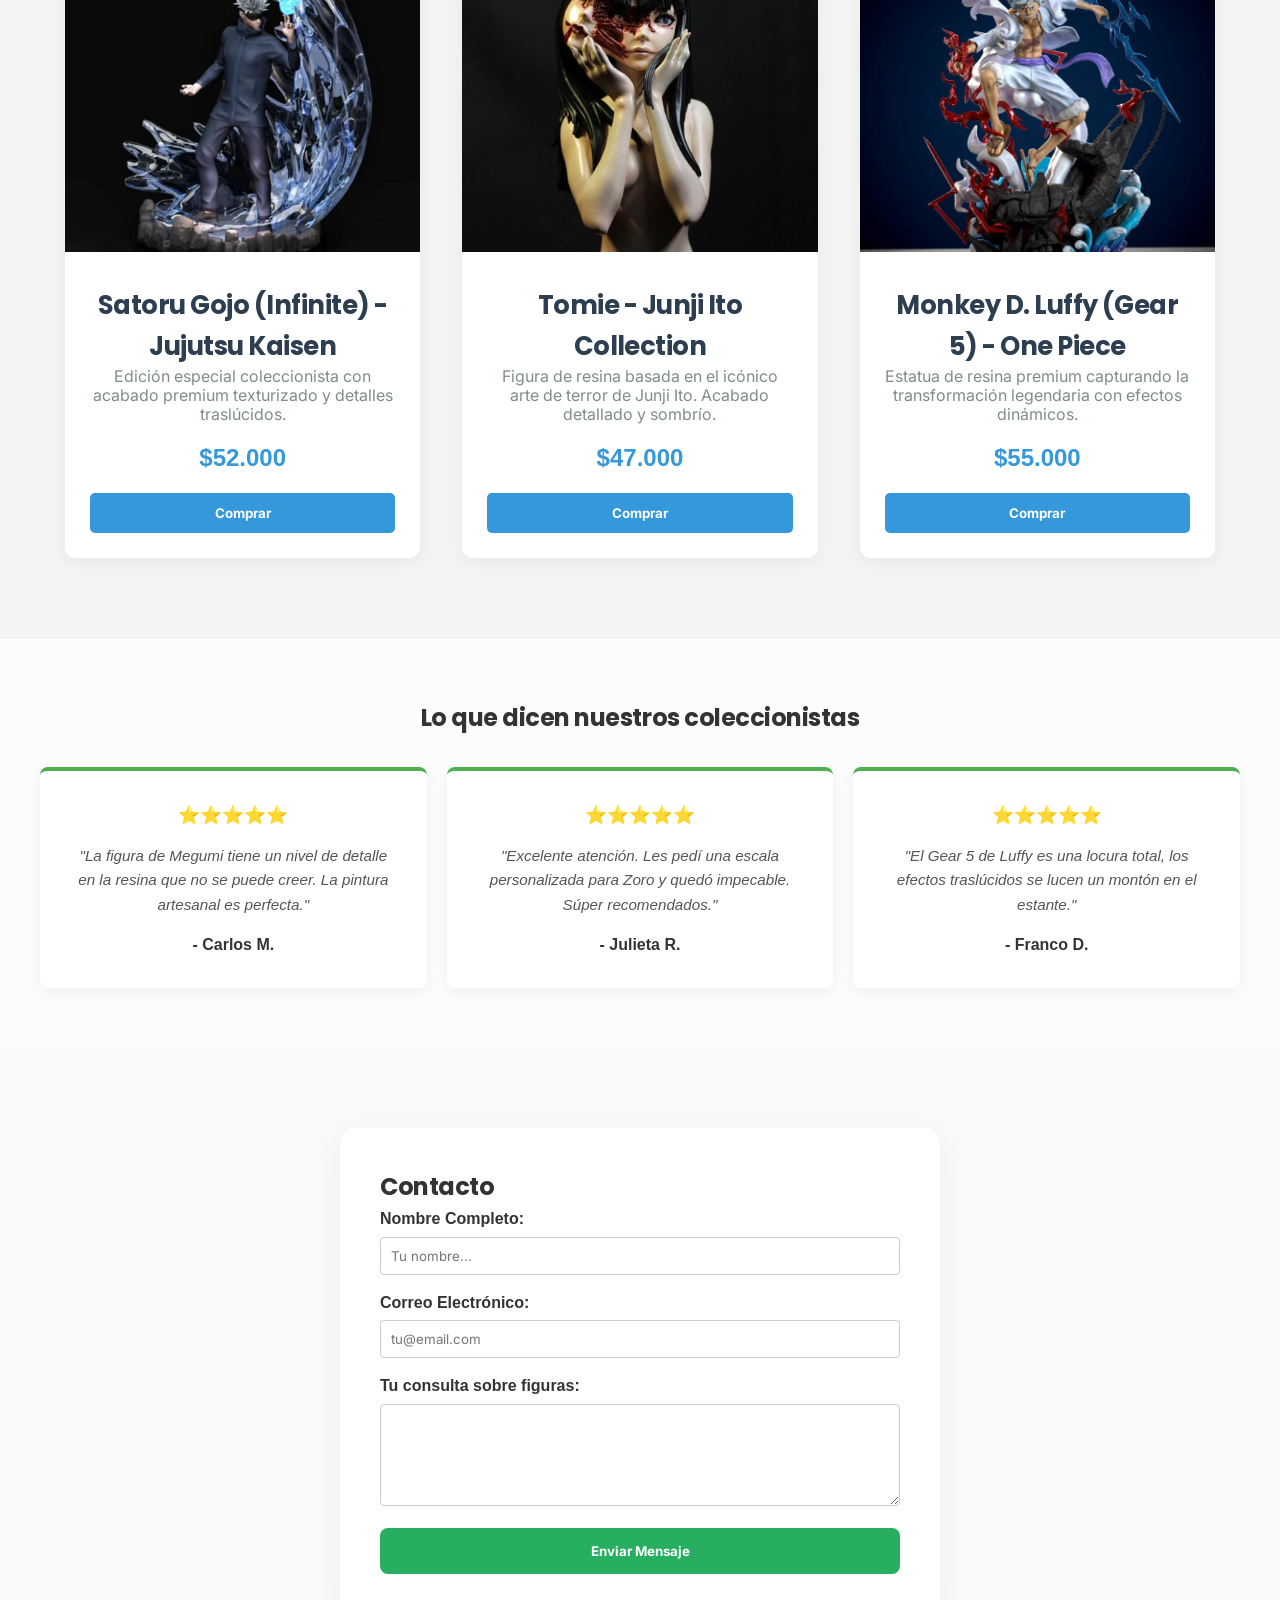
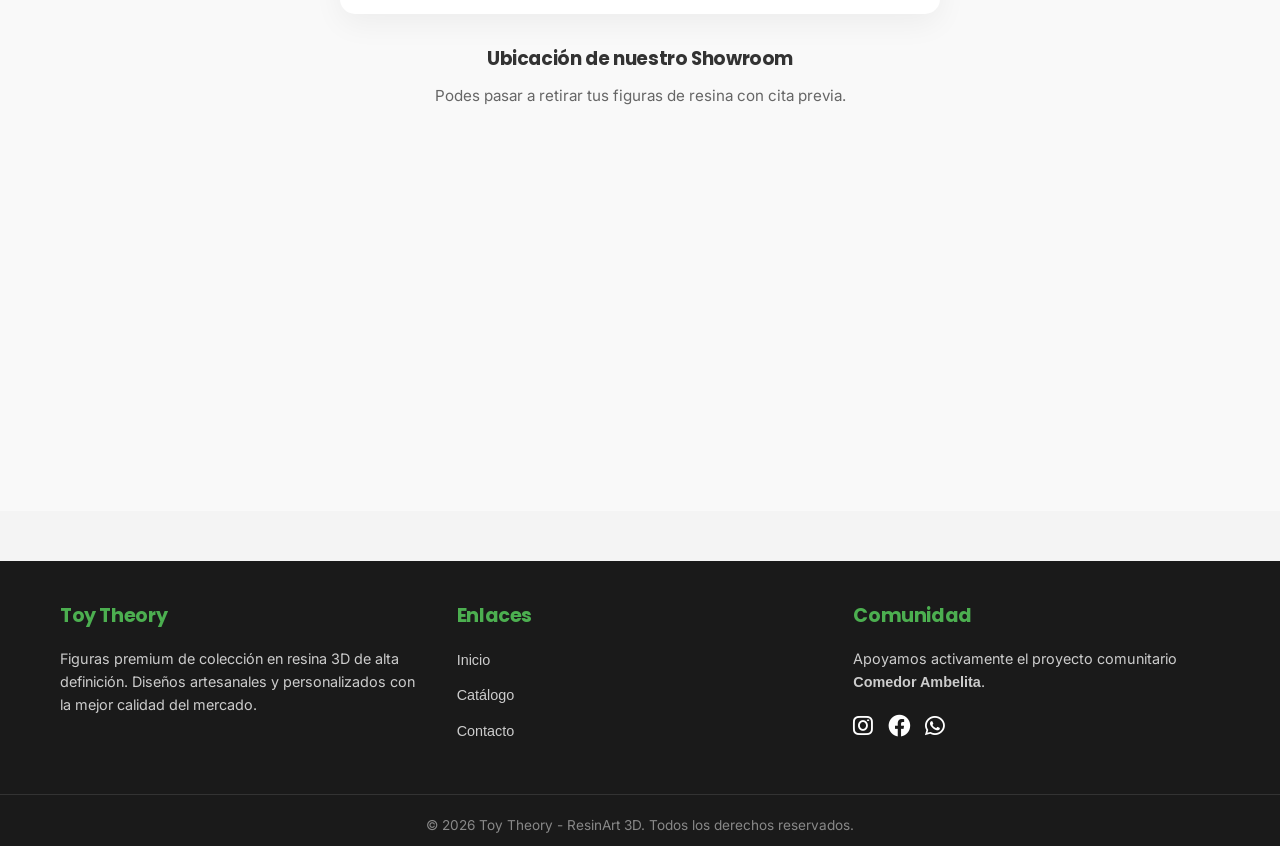
==== commit c8d10905: "Feat: Reseñas en Grid y mapa multimedia agregados" ====
--- a/index.html
+++ b/index.html
@@ -63,6 +63,27 @@
         </div>
 </section>
 
+<section class="reseñas-section" id="reseñas">
+    <h2 class="section-title">Lo que dicen nuestros coleccionistas</h2>
+    <div class="reseñas-grid">
+        <div class="reseña-card">
+            <div class="estrellas">⭐⭐⭐⭐⭐</div>
+            <p>"La figura de Megumi tiene un nivel de detalle en la resina que no se puede creer. La pintura artesanal es perfecta."</p>
+            <h4>- Carlos M.</h4>
+        </div>
+        <div class="reseña-card">
+            <div class="estrellas">⭐⭐⭐⭐⭐</div>
+            <p>"Excelente atención. Les pedí una escala personalizada para Zoro y quedó impecable. Súper recomendados."</p>
+            <h4>- Julieta R.</h4>
+        </div>
+        <div class="reseña-card">
+            <div class="estrellas">⭐⭐⭐⭐⭐</div>
+            <p>"El Gear 5 de Luffy es una locura total, los efectos traslúcidos se lucen un montón en el estante."</p>
+            <h4>- Franco D.</h4>
+        </div>
+    </div>
+</section>
+
     <!-- Sección de Contacto -->
     <section id="contacto" class="contacto-section">
         <div class="contacto-container">
@@ -84,11 +105,55 @@
                 <button type="submit" class="btn-enviar">Enviar Mensaje</button>
             </form>
         </div>
+
+        <div class="contacto-mapa">
+    <h3>Ubicación de nuestro Showroom</h3>
+    <p>Podes pasar a retirar tus figuras de resina con cita previa.</p>
+    <iframe 
+        src="https://www.google.com/maps/embed?pb=!1m18!1m12!1m3!1d105156.4027783933!2d-58.50343949817743!3d-34.6131515159194!2m3!1f0!2f0!3f0!3m2!1i1024!2i768!4f13.1!3m3!1m2!1s0x95bcca3b4ef90cbd%3A0xa0b3812e88e88e0!2sBuenos%20Aires%2C%20Argentina!5e0!3m2!1ses-419!2sar!4v1719586000000!5m2!1ses-419!2sar" 
+        width="100%" 
+        height="300" 
+        style="border:0; border-radius: 8px;" 
+        allowfullscreen="" 
+        loading="lazy" 
+        referrerpolicy="no-referrer-when-downgrade">
+    </iframe>
+</div>
+
+
     </section>
 </main>
 
-<footer>
-    <p>&copy; 2026 ResinArt 3D - Calidad de Impresión Superior</p>
+<footer class="main-footer">
+    <div class="footer-container">
+        <div class="footer-column">
+            <h3>Toy Theory</h3>
+            <p>Figuras premium de colección en resina 3D de alta definición. Diseños artesanales y personalizados con la mejor calidad del mercado.</p>
+        </div>
+
+        <div class="footer-column">
+            <h3>Enlaces</h3>
+            <ul>
+                <li><a href="#inicio">Inicio</a></li>
+                <li><a href="#productos">Catálogo</a></li>
+                <li><a href="#contacto">Contacto</a></li>
+            </ul>
+        </div>
+
+        <div class="footer-column">
+            <h3>Comunidad</h3>
+            <p>Apoyamos activamente el proyecto comunitario <strong>Comedor Ambelita</strong>.</p>
+            <div class="footer-socials">
+                <a href="#" target="_blank"><i class="fa-brands fa-instagram"></i></a>
+                <a href="#" target="_blank"><i class="fa-brands fa-facebook"></i></a>
+                <a href="#" target="_blank"><i class="fa-brands fa-whatsapp"></i></a>
+            </div>
+        </div>
+    </div>
+    
+    <div class="footer-bottom">
+        <p>&copy; 2026 Toy Theory - ResinArt 3D. Todos los derechos reservados.</p>
+    </div>
 </footer>
 <div id="contact-modal" class="modal-overlay" style="display: none; position: fixed; top: 0; left: 0; width: 100%; height: 100%; background: rgba(0, 0, 0, 0.6); z-index: 9999; justify-content: center; align-items: center; backdrop-filter: blur(4px);">
         <div class="modal-content" style="background: #fff; padding: 40px; border-radius: 12px; text-align: center; max-width: 450px; width: 90%; box-shadow: 0 10px 25px rgba(0,0,0,0.2); font-family: 'Poppins', sans-serif;">
--- a/css/styles.css
+++ b/css/styles.css
@@ -496,4 +496,175 @@
     .intro-text h2 {
         font-size: 1.8rem !important;
     }
+}
+/* ========================================================
+   ESTILOS DEL NUEVO FOOTER
+   ======================================================== */
+.main-footer {
+    background-color: #1a1a1a; /* Un fondo oscuro elegante */
+    color: #ffffff;
+    padding: 40px 0 10px 0;
+    font-family: inherit;
+    margin-top: 50px;
+}
+
+.footer-container {
+    max-width: 1200px;
+    margin: 0 auto;
+    display: grid;
+    grid-template-columns: repeat(auto-fit, minmax(250px, 1fr));
+    gap: 30px;
+    padding: 0 20px;
+}
+
+.footer-column h3 {
+    color: #4caf50; /* El color verde de tus botones */
+    font-size: 1.2rem;
+    margin-bottom: 15px;
+    position: relative;
+}
+
+.footer-column p {
+    font-size: 0.9rem;
+    line-height: 1.6;
+    color: #cccccc;
+}
+
+.footer-column ul {
+    list-style: none;
+    padding: 0;
+}
+
+.footer-column ul li {
+    margin-bottom: 10px;
+}
+
+.footer-column ul li a {
+    color: #cccccc;
+    text-decoration: none;
+    font-size: 0.9rem;
+    transition: color 0.3s;
+}
+
+.footer-column ul li a:hover {
+    color: #4caf50; /* Efecto hover con tu verde */
+}
+
+.footer-socials {
+    margin-top: 15px;
+    display: flex;
+    gap: 15px;
+}
+
+.footer-socials a {
+    color: #ffffff;
+    font-size: 1.4rem;
+    transition: transform 0.3s, color 0.3s;
+}
+
+.footer-socials a:hover {
+    color: #4caf50;
+    transform: translateY(-3px);
+}
+
+.footer-bottom {
+    text-align: center;
+    margin-top: 40px;
+    padding-top: 20px;
+    border-top: 1px solid #333333;
+    font-size: 0.85rem;
+    color: #888888;
+}
+
+/* Adaptación para pantallas chicas */
+@media (max-width: 768px) {
+    .footer-container {
+        text-align: center;
+    }
+    .footer-socials {
+        justify-content: center;
+    }
+}
+
+/* ========================================================
+   ESTILOS DE RESEÑAS (CSS GRID)
+   ======================================================== */
+.reseñas-section {
+    padding: 60px 20px;
+    background-color: #fcfcfc;
+    text-align: center;
+}
+
+.reseñas-grid {
+    display: grid;
+    grid-template-columns: repeat(3, 1fr); /* 3 columnas iguales en PC */
+    gap: 20px;
+    max-width: 1200px;
+    margin: 0 auto;
+    padding-top: 30px;
+}
+
+.reseña-card {
+    background-color: #ffffff;
+    padding: 30px;
+    border-radius: 8px;
+    box-shadow: 0 4px 15px rgba(0, 0, 0, 0.05);
+    border-top: 4px solid #4caf50; /* El verde de tu marca */
+    transition: transform 0.3s;
+}
+
+.reseña-card:hover {
+    transform: translateY(-5px);
+}
+
+.estrellas {
+    margin-bottom: 15px;
+    font-size: 1.1rem;
+}
+
+.reseña-card p {
+    font-style: italic;
+    color: #555555;
+    font-size: 0.95rem;
+    line-height: 1.6;
+    margin-bottom: 15px;
+}
+
+.reseña-card h4 {
+    color: #333333;
+    font-weight: bold;
+}
+
+/* ========================================================
+   ESTILOS PARA EL MAPA (CONTACTO)
+   ======================================================== */
+.contacto-mapa {
+    margin-top: 30px;
+    text-align: center;
+}
+
+.contacto-mapa h3 {
+    margin-bottom: 10px;
+    color: #333;
+}
+
+.contacto-mapa p {
+    color: #666;
+    margin-bottom: 15px;
+    font-size: 0.95rem;
+}
+
+/* ========================================================
+   RESPONSIVE PARA RESEÑAS Y MAPA (MEDIA QUERIES)
+   ======================================================== */
+@media (max-width: 992px) {
+    .reseñas-grid {
+        grid-template-columns: repeat(2, 1fr); /* 2 columnas en tablets */
+    }
+}
+
+@media (max-width: 768px) {
+    .reseñas-grid {
+        grid-template-columns: 1fr; /* 1 sola columna en celular */
+    }
 }
